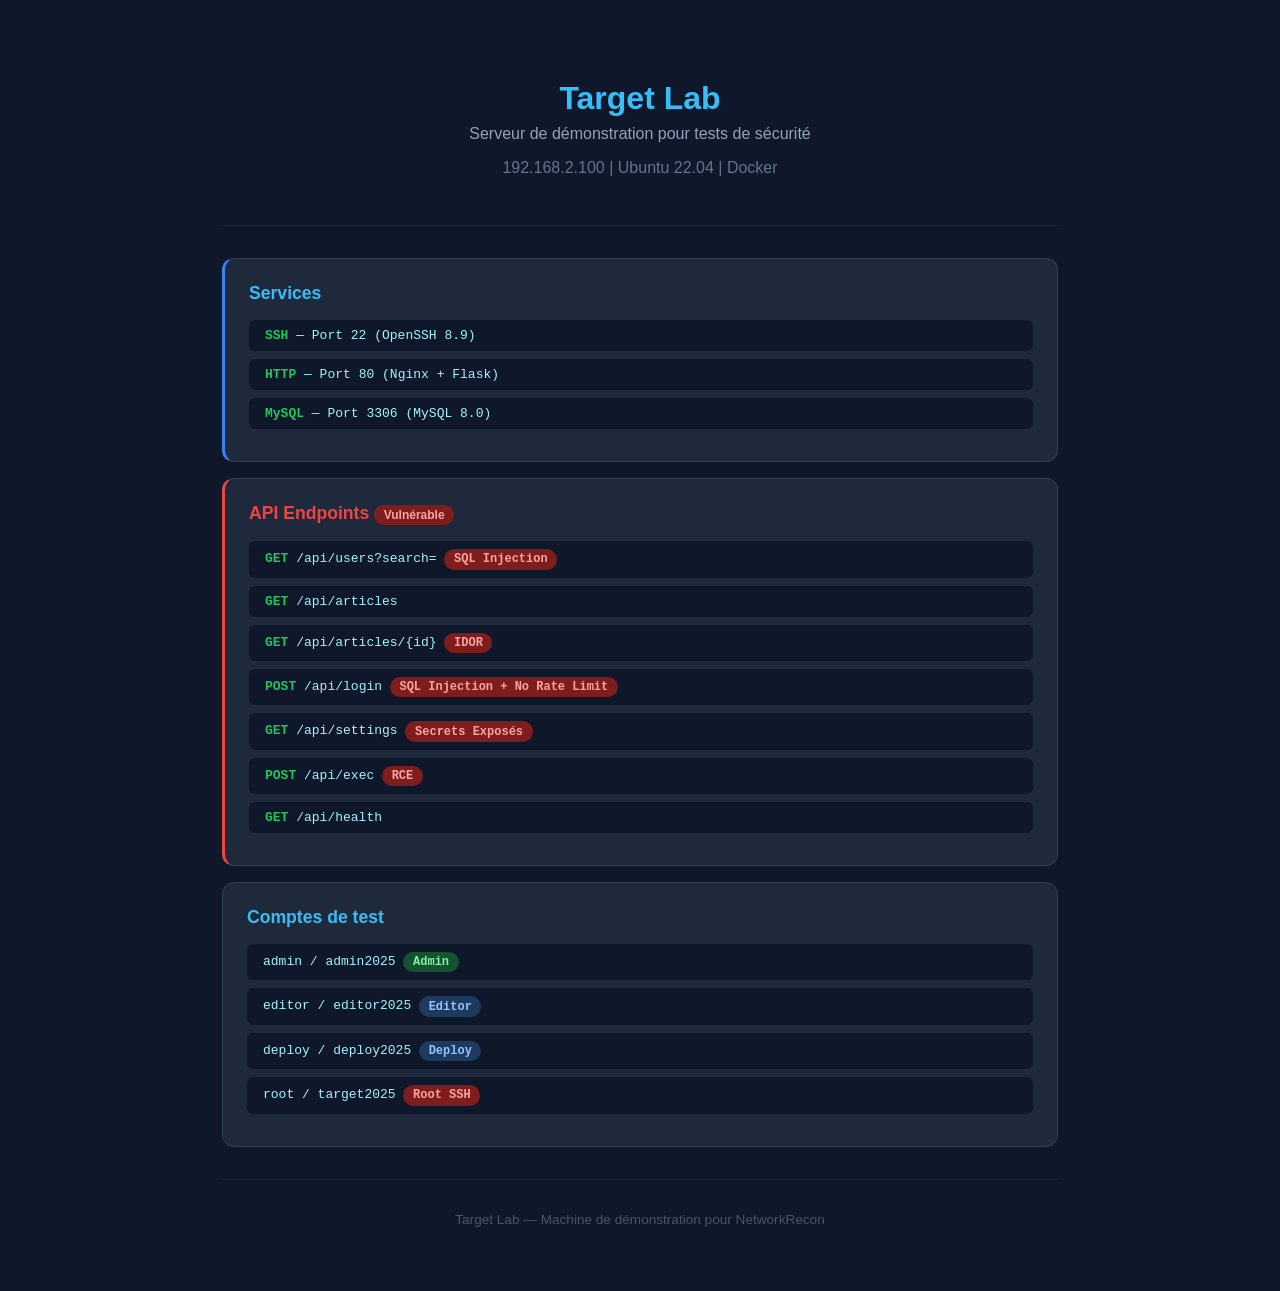
==== target-machine/app/templates/index.html @ 0d8e4314 "feat: target machine Ubuntu 192.168.2.100 (SSH + Web + MySQL) - Docker Ubuntu 22.04 avec macvlan (vr" ====
<!DOCTYPE html>
<html lang="fr">
<head>
    <meta charset="UTF-8">
    <meta name="viewport" content="width=device-width, initial-scale=1.0">
    <title>Target Lab - Serveur de Démonstration</title>
    <style>
        * { margin: 0; padding: 0; box-sizing: border-box; }
        body { font-family: 'Segoe UI', sans-serif; background: #0f172a; color: #e2e8f0; min-height: 100vh; }
        .container { max-width: 900px; margin: 0 auto; padding: 2rem; }
        header { text-align: center; padding: 3rem 0; border-bottom: 1px solid #1e293b; margin-bottom: 2rem; }
        h1 { font-size: 2rem; color: #38bdf8; }
        .subtitle { color: #94a3b8; margin-top: 0.5rem; }
        .card { background: #1e293b; border-radius: 12px; padding: 1.5rem; margin: 1rem 0; border: 1px solid #334155; }
        .card h2 { color: #38bdf8; font-size: 1.1rem; margin-bottom: 1rem; }
        .endpoint { font-family: monospace; background: #0f172a; padding: 0.5rem 1rem; border-radius: 6px; margin: 0.5rem 0; display: block; color: #a5f3fc; }
        .method { color: #22c55e; font-weight: bold; }
        .vuln { border-left: 3px solid #ef4444; }
        .vuln h2 { color: #ef4444; }
        .info { border-left: 3px solid #3b82f6; }
        .badge { display: inline-block; padding: 0.2rem 0.6rem; border-radius: 999px; font-size: 0.75rem; font-weight: 600; }
        .badge-red { background: #7f1d1d; color: #fca5a5; }
        .badge-blue { background: #1e3a5f; color: #93c5fd; }
        .badge-green { background: #14532d; color: #86efac; }
        footer { text-align: center; padding: 2rem 0; color: #475569; font-size: 0.85rem; border-top: 1px solid #1e293b; margin-top: 2rem; }
    </style>
</head>
<body>
    <div class="container">
        <header>
            <h1>Target Lab</h1>
            <p class="subtitle">Serveur de démonstration pour tests de sécurité</p>
            <p style="margin-top:1rem; color:#64748b;">192.168.2.100 | Ubuntu 22.04 | Docker</p>
        </header>

        <div class="card info">
            <h2>Services</h2>
            <span class="endpoint"><span class="method">SSH</span>  — Port 22 (OpenSSH 8.9)</span>
            <span class="endpoint"><span class="method">HTTP</span> — Port 80 (Nginx + Flask)</span>
            <span class="endpoint"><span class="method">MySQL</span> — Port 3306 (MySQL 8.0)</span>
        </div>

        <div class="card vuln">
            <h2>API Endpoints <span class="badge badge-red">Vulnérable</span></h2>
            <span class="endpoint"><span class="method">GET</span>  /api/users?search=  <span class="badge badge-red">SQL Injection</span></span>
            <span class="endpoint"><span class="method">GET</span>  /api/articles</span>
            <span class="endpoint"><span class="method">GET</span>  /api/articles/{id}  <span class="badge badge-red">IDOR</span></span>
            <span class="endpoint"><span class="method">POST</span> /api/login  <span class="badge badge-red">SQL Injection + No Rate Limit</span></span>
            <span class="endpoint"><span class="method">GET</span>  /api/settings  <span class="badge badge-red">Secrets Exposés</span></span>
            <span class="endpoint"><span class="method">POST</span> /api/exec  <span class="badge badge-red">RCE</span></span>
            <span class="endpoint"><span class="method">GET</span>  /api/health</span>
        </div>

        <div class="card">
            <h2>Comptes de test</h2>
            <span class="endpoint">admin / admin2025 <span class="badge badge-green">Admin</span></span>
            <span class="endpoint">editor / editor2025 <span class="badge badge-blue">Editor</span></span>
            <span class="endpoint">deploy / deploy2025 <span class="badge badge-blue">Deploy</span></span>
            <span class="endpoint">root / target2025 <span class="badge badge-red">Root SSH</span></span>
        </div>

        <footer>
            Target Lab — Machine de démonstration pour NetworkRecon
        </footer>
    </div>
</body>
</html>
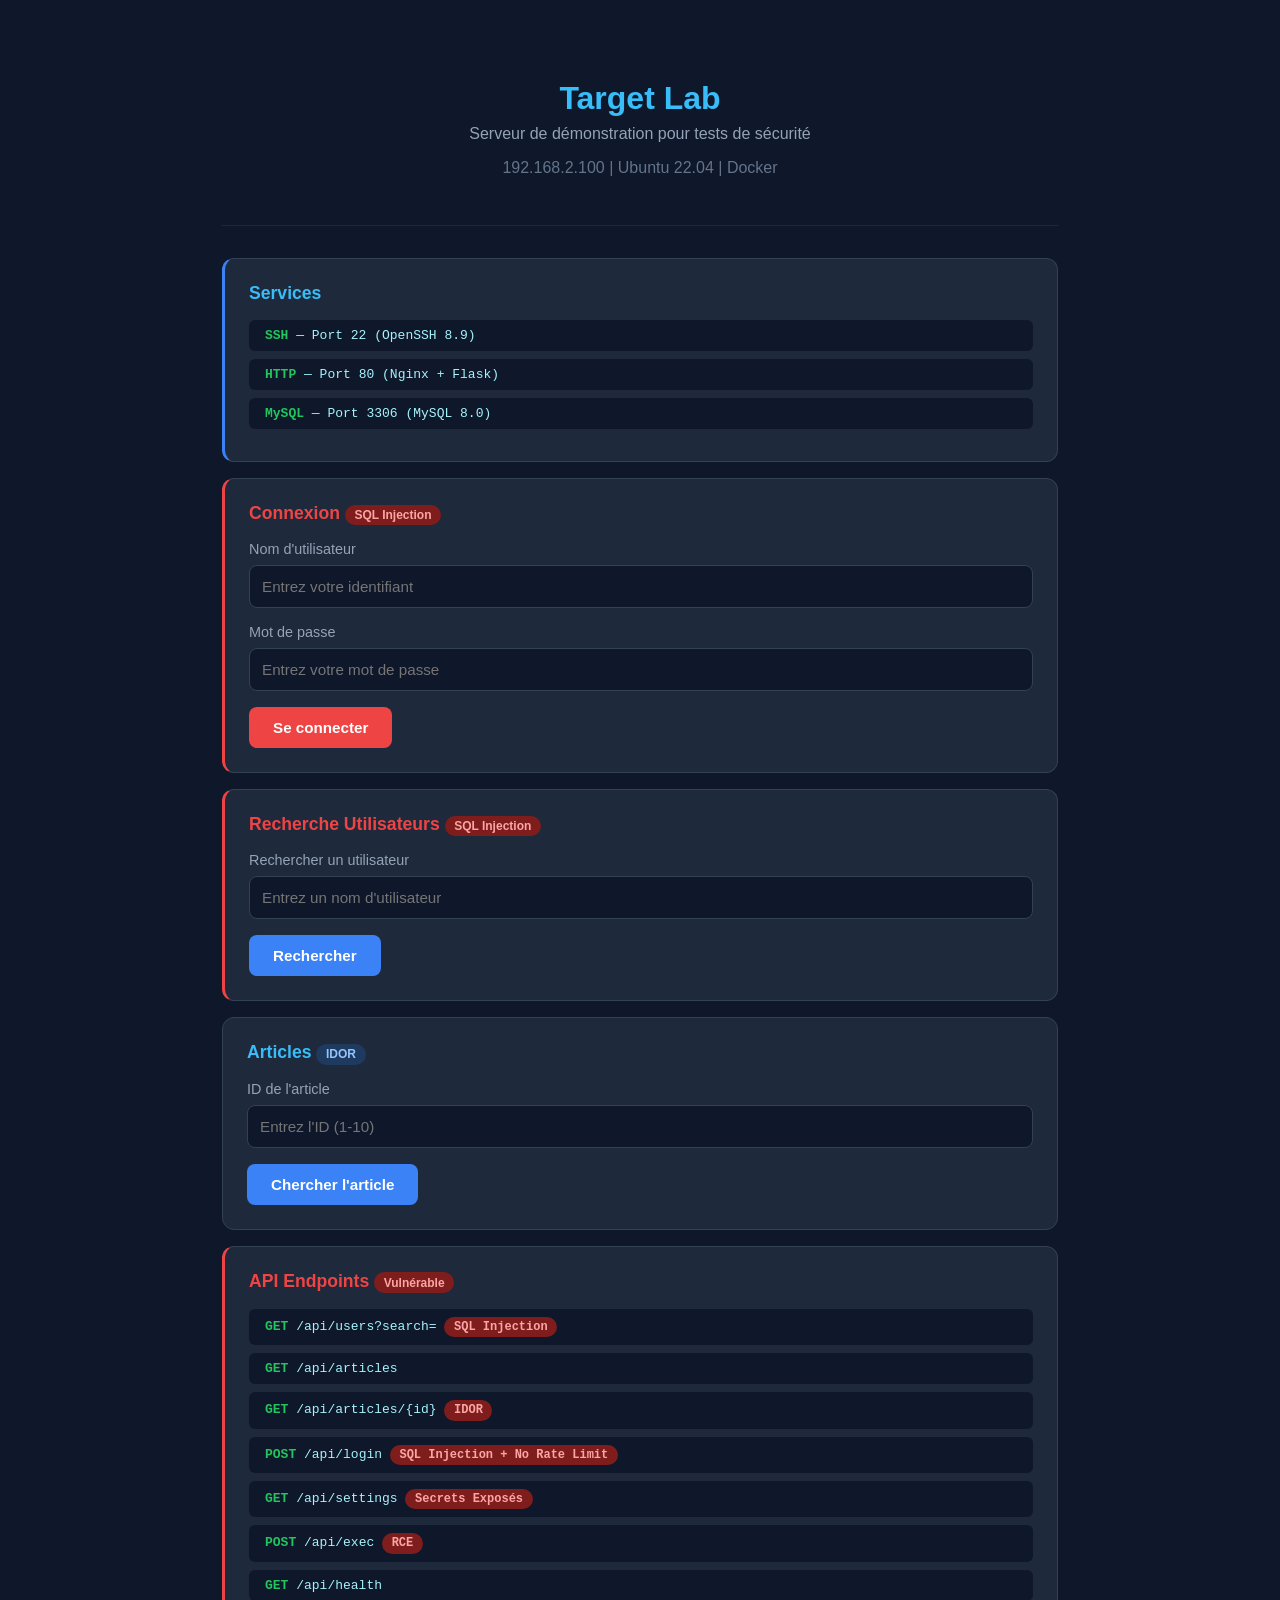
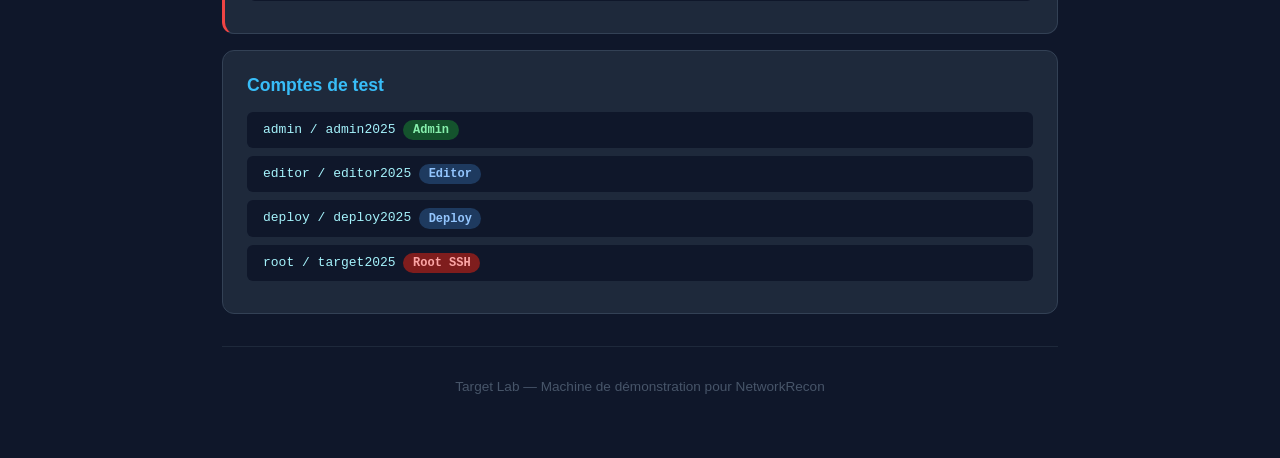
==== commit d80bb133: "feat: add HTML forms for SQLMap detection on target machine" ====
--- a/target-machine/app/templates/index.html
+++ b/target-machine/app/templates/index.html
@@ -23,6 +23,20 @@
         .badge-blue { background: #1e3a5f; color: #93c5fd; }
         .badge-green { background: #14532d; color: #86efac; }
         footer { text-align: center; padding: 2rem 0; color: #475569; font-size: 0.85rem; border-top: 1px solid #1e293b; margin-top: 2rem; }
+        .form-group { margin-bottom: 1rem; }
+        .form-group label { display: block; margin-bottom: 0.5rem; color: #94a3b8; font-size: 0.9rem; }
+        .form-group input, .form-group textarea { width: 100%; padding: 0.75rem; background: #0f172a; border: 1px solid #334155; border-radius: 8px; color: #e2e8f0; font-size: 0.95rem; }
+        .form-group input:focus, .form-group textarea:focus { outline: none; border-color: #38bdf8; }
+        .btn { padding: 0.75rem 1.5rem; border: none; border-radius: 8px; font-size: 0.95rem; font-weight: 600; cursor: pointer; transition: all 0.2s; }
+        .btn-primary { background: #3b82f6; color: white; }
+        .btn-primary:hover { background: #2563eb; }
+        .btn-danger { background: #ef4444; color: white; }
+        .btn-danger:hover { background: #dc2626; }
+        .btn-success { background: #22c55e; color: white; }
+        .btn-success:hover { background: #16a34a; }
+        .result { margin-top: 1rem; padding: 1rem; background: #0f172a; border-radius: 8px; display: none; }
+        .result.show { display: block; }
+        .result pre { white-space: pre-wrap; word-break: break-all; color: #a5f3fc; font-size: 0.85rem; }
     </style>
 </head>
 <body>
@@ -40,6 +54,50 @@
             <span class="endpoint"><span class="method">MySQL</span> — Port 3306 (MySQL 8.0)</span>
         </div>
 
+        <!-- Login Form - SQL Injection -->
+        <div class="card vuln">
+            <h2>Connexion <span class="badge badge-red">SQL Injection</span></h2>
+            <form id="login-form" action="/api/login" method="POST">
+                <div class="form-group">
+                    <label for="username">Nom d'utilisateur</label>
+                    <input type="text" id="username" name="username" placeholder="Entrez votre identifiant" autocomplete="off">
+                </div>
+                <div class="form-group">
+                    <label for="password">Mot de passe</label>
+                    <input type="password" id="password" name="password" placeholder="Entrez votre mot de passe">
+                </div>
+                <button type="submit" class="btn btn-danger">Se connecter</button>
+            </form>
+            <div id="login-result" class="result"><pre></pre></div>
+        </div>
+
+        <!-- User Search Form - SQL Injection -->
+        <div class="card vuln">
+            <h2>Recherche Utilisateurs <span class="badge badge-red">SQL Injection</span></h2>
+            <form id="search-form" action="/api/users" method="GET">
+                <div class="form-group">
+                    <label for="search">Rechercher un utilisateur</label>
+                    <input type="text" id="search" name="search" placeholder="Entrez un nom d'utilisateur" autocomplete="off">
+                </div>
+                <button type="submit" class="btn btn-primary">Rechercher</button>
+            </form>
+            <div id="search-result" class="result"><pre></pre></div>
+        </div>
+
+        <!-- Articles Form -->
+        <div class="card">
+            <h2>Articles <span class="badge badge-blue">IDOR</span></h2>
+            <form id="article-form" action="/api/articles" method="GET">
+                <div class="form-group">
+                    <label for="article_id">ID de l'article</label>
+                    <input type="number" id="article_id" name="article_id" placeholder="Entrez l'ID (1-10)" min="1" max="10">
+                </div>
+                <button type="submit" class="btn btn-primary">Chercher l'article</button>
+            </form>
+            <div id="article-result" class="result"><pre></pre></div>
+        </div>
+
+        <!-- API Endpoints List -->
         <div class="card vuln">
             <h2>API Endpoints <span class="badge badge-red">Vulnérable</span></h2>
             <span class="endpoint"><span class="method">GET</span>  /api/users?search=  <span class="badge badge-red">SQL Injection</span></span>
@@ -63,5 +121,70 @@
             Target Lab — Machine de démonstration pour NetworkRecon
         </footer>
     </div>
+
+    <script>
+        // Login form handler
+        document.getElementById('login-form').addEventListener('submit', async (e) => {
+            e.preventDefault();
+            const form = e.target;
+            const resultDiv = document.getElementById('login-result');
+            const pre = resultDiv.querySelector('pre');
+
+            try {
+                const formData = new FormData(form);
+                const data = Object.fromEntries(formData);
+                const response = await fetch('/api/login', {
+                    method: 'POST',
+                    headers: {'Content-Type': 'application/json'},
+                    body: JSON.stringify(data)
+                });
+                const result = await response.json();
+                pre.textContent = JSON.stringify(result, null, 2);
+                resultDiv.classList.add('show');
+            } catch (err) {
+                pre.textContent = 'Erreur: ' + err.message;
+                resultDiv.classList.add('show');
+            }
+        });
+
+        // Search form handler
+        document.getElementById('search-form').addEventListener('submit', async (e) => {
+            e.preventDefault();
+            const form = e.target;
+            const resultDiv = document.getElementById('search-result');
+            const pre = resultDiv.querySelector('pre');
+
+            try {
+                const formData = new FormData(form);
+                const params = new URLSearchParams(formData);
+                const response = await fetch('/api/users?' + params.toString());
+                const result = await response.json();
+                pre.textContent = JSON.stringify(result, null, 2);
+                resultDiv.classList.add('show');
+            } catch (err) {
+                pre.textContent = 'Erreur: ' + err.message;
+                resultDiv.classList.add('show');
+            }
+        });
+
+        // Article form handler
+        document.getElementById('article-form').addEventListener('submit', async (e) => {
+            e.preventDefault();
+            const form = e.target;
+            const resultDiv = document.getElementById('article-result');
+            const pre = resultDiv.querySelector('pre');
+
+            try {
+                const articleId = document.getElementById('article_id').value || '1';
+                const response = await fetch('/api/articles/' + articleId);
+                const result = await response.json();
+                pre.textContent = JSON.stringify(result, null, 2);
+                resultDiv.classList.add('show');
+            } catch (err) {
+                pre.textContent = 'Erreur: ' + err.message;
+                resultDiv.classList.add('show');
+            }
+        });
+    </script>
 </body>
 </html>
